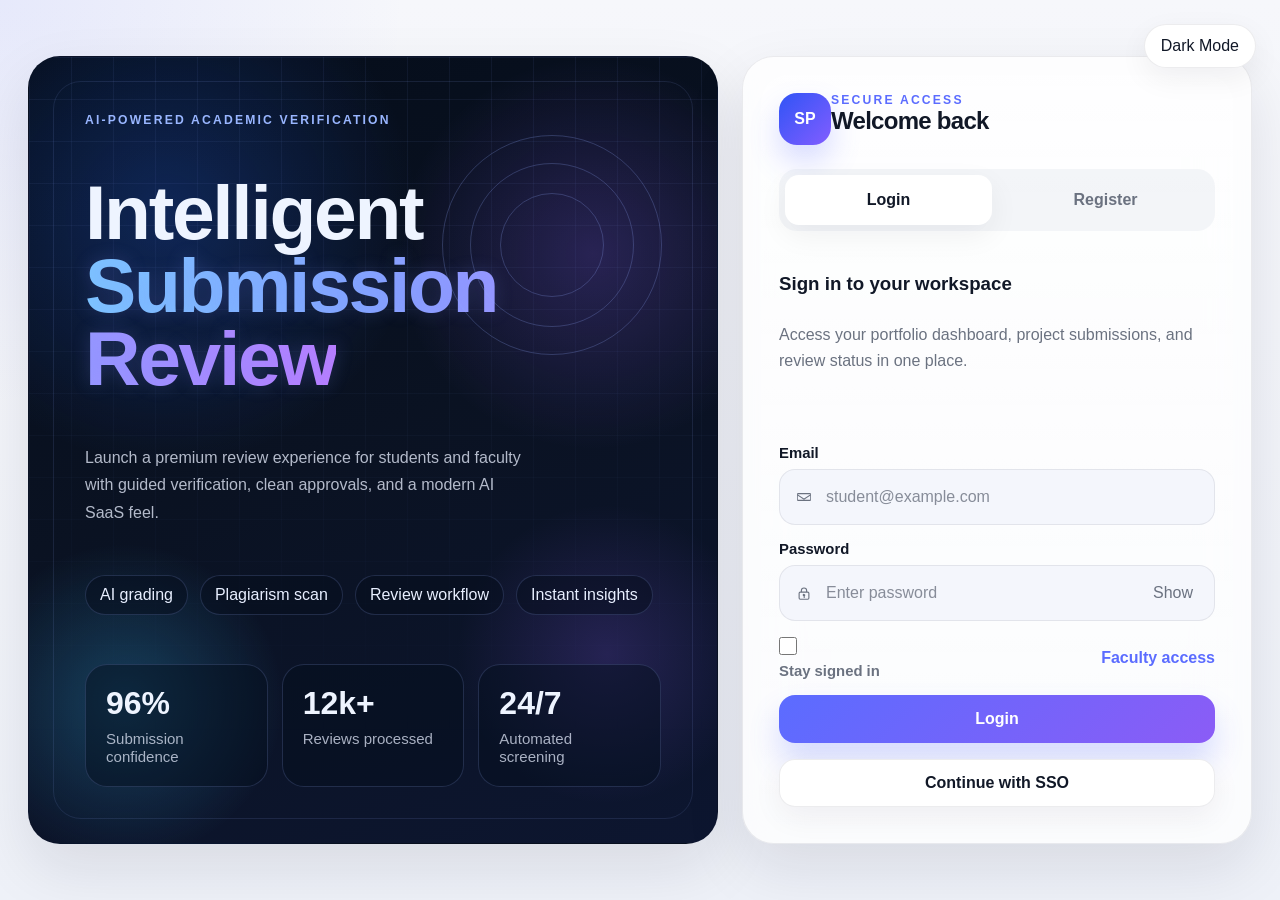
==== frontend/index.html @ 6cba8082 "Updated file changes" ====
<!-- Purpose: Provides the student login and registration interface. -->
<!DOCTYPE html>
<html lang="en">
  <head>
    <meta charset="UTF-8" />
    <meta name="viewport" content="width=device-width, initial-scale=1.0" />
    <title>Student Portfolio Platform</title>
    <link rel="stylesheet" href="/frontend/css/style.css" />
  </head>
  <body class="auth-body">
    <button class="theme-fab" type="button" data-theme-toggle aria-label="Switch theme">
      Dark Mode
    </button>

    <main class="auth-shell auth-shell-split">
      <section class="auth-showcase">
        <div class="showcase-grid"></div>
        <div class="showcase-content">
          <p class="eyebrow">AI-Powered Academic Verification</p>
          <h1>
            Intelligent <span class="gradient-text">Submission Review</span>
          </h1>
          <p class="hero-copy">
            Launch a premium review experience for students and faculty with
            guided verification, clean approvals, and a modern AI SaaS feel.
          </p>

          <div class="feature-tags">
            <span class="feature-chip">AI grading</span>
            <span class="feature-chip">Plagiarism scan</span>
            <span class="feature-chip">Review workflow</span>
            <span class="feature-chip">Instant insights</span>
          </div>

          <div class="showcase-orbits" aria-hidden="true">
            <span class="orb orb-one"></span>
            <span class="orb orb-two"></span>
            <span class="orb orb-three"></span>
          </div>

          <div class="showcase-stats">
            <article class="stat-card">
              <strong>96%</strong>
              <span>Submission confidence</span>
            </article>
            <article class="stat-card">
              <strong>12k+</strong>
              <span>Reviews processed</span>
            </article>
            <article class="stat-card">
              <strong>24/7</strong>
              <span>Automated screening</span>
            </article>
          </div>
        </div>
      </section>

      <section class="auth-panel">
        <div class="auth-panel-inner">
          <div class="auth-brand">
            <span class="brand-badge">SP</span>
            <div>
              <p class="auth-kicker">Secure Access</p>
              <h2>Welcome back</h2>
            </div>
          </div>

          <div class="tab-row auth-tabs" role="tablist" aria-label="Authentication views">
            <button class="tab-button active" type="button" data-tab="login">Login</button>
            <button class="tab-button" type="button" data-tab="register">Register</button>
          </div>

          <div class="auth-intro">
            <h3 id="auth-title">Sign in to your workspace</h3>
            <p id="auth-subtitle">
              Access your portfolio dashboard, project submissions, and review
              status in one place.
            </p>
          </div>

          <div id="auth-message" class="message" aria-live="polite"></div>

          <form id="login-form" class="auth-form">
            <label class="field">
              <span>Email</span>
              <div class="input-shell">
                <span class="input-icon" aria-hidden="true">
                  <svg viewBox="0 0 24 24" focusable="false">
                    <path
                      d="M4 6.75h16A1.25 1.25 0 0 1 21.25 8v8A1.25 1.25 0 0 1 20 17.25H4A1.25 1.25 0 0 1 2.75 16V8A1.25 1.25 0 0 1 4 6.75Zm0 1.5a.2.2 0 0 0-.2.2v.14l8.2 5.25 8.2-5.25v-.14a.2.2 0 0 0-.2-.2H4Zm16 7.5a.2.2 0 0 0 .2-.2v-5.18l-7.53 4.82a1.25 1.25 0 0 1-1.34 0L3.8 10.37v5.18a.2.2 0 0 0 .2.2h16Z"
                    />
                  </svg>
                </span>
                <input type="email" name="email" placeholder="student@example.com" required />
              </div>
            </label>

            <label class="field">
              <span>Password</span>
              <div class="input-shell">
                <span class="input-icon" aria-hidden="true">
                  <svg viewBox="0 0 24 24" focusable="false">
                    <path
                      d="M7.75 10V8.75a4.25 4.25 0 1 1 8.5 0V10h.75A2.25 2.25 0 0 1 19.25 12.25v6.5A2.25 2.25 0 0 1 17 21H7a2.25 2.25 0 0 1-2.25-2.25v-6.5A2.25 2.25 0 0 1 7 10h.75Zm1.5 0h5.5V8.75a2.75 2.75 0 0 0-5.5 0V10Zm-2.25 1.5a.75.75 0 0 0-.75.75v6.5c0 .414.336.75.75.75h10a.75.75 0 0 0 .75-.75v-6.5a.75.75 0 0 0-.75-.75H7Zm5 1.75a1.75 1.75 0 0 1 1 3.186V18a.75.75 0 0 1-1.5 0v-1.564a1.75 1.75 0 0 1 .5-3.436Z"
                    />
                  </svg>
                </span>
                <input
                  type="password"
                  name="password"
                  placeholder="Enter password"
                  required
                  data-password-input
                />
                <button
                  class="toggle-visibility"
                  type="button"
                  data-password-toggle
                  aria-label="Show password"
                >
                  Show
                </button>
              </div>
            </label>

            <div class="auth-meta">
              <label class="checkbox-row">
                <input type="checkbox" name="staySignedIn" />
                <span>Stay signed in</span>
              </label>
              <a href="/faculty-login" class="text-link">Faculty access</a>
            </div>

            <button type="submit" class="primary-button auth-submit">Login</button>

            <button type="button" class="secondary-button sso-button" data-sso-button>
              Continue with SSO
            </button>
          </form>

          <form id="register-form" class="auth-form hidden">
            <label class="field">
              <span>Name</span>
              <div class="input-shell">
                <span class="input-icon" aria-hidden="true">
                  <svg viewBox="0 0 24 24" focusable="false">
                    <path
                      d="M12 12.25a4.125 4.125 0 1 0 0-8.25 4.125 4.125 0 0 0 0 8.25Zm0 1.5c-4.555 0-8.25 2.742-8.25 6.125 0 .621.504 1.125 1.125 1.125h14.25c.621 0 1.125-.504 1.125-1.125 0-3.383-3.695-6.125-8.25-6.125Z"
                    />
                  </svg>
                </span>
                <input type="text" name="name" placeholder="Your full name" required />
              </div>
            </label>

            <label class="field">
              <span>Email</span>
              <div class="input-shell">
                <span class="input-icon" aria-hidden="true">
                  <svg viewBox="0 0 24 24" focusable="false">
                    <path
                      d="M4 6.75h16A1.25 1.25 0 0 1 21.25 8v8A1.25 1.25 0 0 1 20 17.25H4A1.25 1.25 0 0 1 2.75 16V8A1.25 1.25 0 0 1 4 6.75Zm0 1.5a.2.2 0 0 0-.2.2v.14l8.2 5.25 8.2-5.25v-.14a.2.2 0 0 0-.2-.2H4Zm16 7.5a.2.2 0 0 0 .2-.2v-5.18l-7.53 4.82a1.25 1.25 0 0 1-1.34 0L3.8 10.37v5.18a.2.2 0 0 0 .2.2h16Z"
                    />
                  </svg>
                </span>
                <input type="email" name="email" placeholder="student@example.com" required />
              </div>
            </label>

            <label class="field">
              <span>Password</span>
              <div class="input-shell">
                <span class="input-icon" aria-hidden="true">
                  <svg viewBox="0 0 24 24" focusable="false">
                    <path
                      d="M7.75 10V8.75a4.25 4.25 0 1 1 8.5 0V10h.75A2.25 2.25 0 0 1 19.25 12.25v6.5A2.25 2.25 0 0 1 17 21H7a2.25 2.25 0 0 1-2.25-2.25v-6.5A2.25 2.25 0 0 1 7 10h.75Zm1.5 0h5.5V8.75a2.75 2.75 0 0 0-5.5 0V10Zm-2.25 1.5a.75.75 0 0 0-.75.75v6.5c0 .414.336.75.75.75h10a.75.75 0 0 0 .75-.75v-6.5a.75.75 0 0 0-.75-.75H7Zm5 1.75a1.75 1.75 0 0 1 1 3.186V18a.75.75 0 0 1-1.5 0v-1.564a1.75 1.75 0 0 1 .5-3.436Z"
                    />
                  </svg>
                </span>
                <input
                  type="password"
                  name="password"
                  placeholder="Create password"
                  required
                  data-password-input
                />
                <button
                  class="toggle-visibility"
                  type="button"
                  data-password-toggle
                  aria-label="Show password"
                >
                  Show
                </button>
              </div>
            </label>

            <div class="auth-meta">
              <label class="checkbox-row">
                <input type="checkbox" name="staySignedIn" />
                <span>Stay signed in</span>
              </label>
              <span class="muted-copy">Protected student onboarding</span>
            </div>

            <button type="submit" class="primary-button auth-submit">Create account</button>

            <button type="button" class="secondary-button sso-button" data-sso-button>
              Sign up with institution SSO
            </button>
          </form>
        </div>
      </section>
    </main>

    <script src="js/theme.js"></script>
    <script src="js/api.js"></script>
    <script src="js/auth.js"></script>
  </body>
</html>
---- frontend/css/style.css ----
/* Purpose: Defines the responsive visual design for the student portfolio frontend. */

:root {
  color-scheme: light;
  --font-display: "Space Grotesk", "Avenir Next", "Segoe UI", sans-serif;
  --font-body: "Manrope", "Segoe UI", sans-serif;
  --bg: #f6f7fb;
  --bg-2: #eef1f8;
  --surface: rgba(255, 255, 255, 0.92);
  --surface-strong: #ffffff;
  --surface-soft: #f4f6fc;
  --surface-muted: #edf2ff;
  --text: #111827;
  --muted: #6b7280;
  --muted-strong: #48556a;
  --border: rgba(15, 23, 42, 0.08);
  --border-strong: rgba(15, 23, 42, 0.13);
  --primary: #5b6cff;
  --primary-2: #8b5cf6;
  --primary-soft: rgba(91, 108, 255, 0.12);
  --success: #22c55e;
  --warning: #f59e0b;
  --danger: #ef4444;
  --success-soft: rgba(34, 197, 94, 0.14);
  --warning-soft: rgba(245, 158, 11, 0.14);
  --danger-soft: rgba(239, 68, 68, 0.13);
  --blue-soft: rgba(91, 108, 255, 0.12);
  --shadow: 0 24px 60px rgba(15, 23, 42, 0.1);
  --shadow-soft: 0 10px 30px rgba(15, 23, 42, 0.06);
  --sidebar-bg:
    radial-gradient(circle at top, rgba(88, 120, 255, 0.18), transparent 28%),
    linear-gradient(180deg, #08111f 0%, #0b1324 100%);
  --sidebar-border: rgba(148, 163, 184, 0.14);
  --sidebar-text: #eff5ff;
  --sidebar-muted: rgba(214, 224, 255, 0.6);
  --sidebar-active: rgba(104, 115, 255, 0.22);
  --sidebar-active-border: rgba(130, 140, 255, 0.36);
  --auth-showcase:
    radial-gradient(circle at 20% 20%, rgba(37, 99, 235, 0.28), transparent 30%),
    radial-gradient(circle at 82% 25%, rgba(139, 92, 246, 0.24), transparent 24%),
    linear-gradient(160deg, #050d1a 0%, #0a1222 48%, #0d1630 100%);
}

html[data-theme='dark'] {
  color-scheme: dark;
  --bg: #060d18;
  --bg-2: #0c1522;
  --surface: rgba(14, 21, 34, 0.92);
  --surface-strong: #0f1727;
  --surface-soft: #131e31;
  --surface-muted: #162137;
  --text: #f3f7ff;
  --muted: #96a6bf;
  --muted-strong: #c5d2e6;
  --border: rgba(148, 163, 184, 0.12);
  --border-strong: rgba(148, 163, 184, 0.18);
  --primary: #7d8dff;
  --primary-2: #a77cff;
  --primary-soft: rgba(125, 141, 255, 0.16);
  --success-soft: rgba(34, 197, 94, 0.18);
  --warning-soft: rgba(245, 158, 11, 0.18);
  --danger-soft: rgba(239, 68, 68, 0.18);
  --blue-soft: rgba(125, 141, 255, 0.16);
  --shadow: 0 26px 60px rgba(0, 0, 0, 0.34);
  --shadow-soft: 0 10px 28px rgba(0, 0, 0, 0.24);
}

* {
  box-sizing: border-box;
}

html {
  scroll-behavior: smooth;
}

body {
  margin: 0;
  min-height: 100vh;
  font-family: var(--font-body);
  color: var(--text);
  background:
    radial-gradient(circle at top left, rgba(91, 108, 255, 0.1), transparent 26%),
    linear-gradient(180deg, var(--bg) 0%, var(--bg-2) 100%);
}

a {
  color: inherit;
  text-decoration: none;
}

button,
input,
textarea {
  font: inherit;
}

button {
  -webkit-tap-highlight-color: transparent;
}

svg {
  display: block;
}

.hidden {
  display: none !important;
}

.auth-body {
  position: relative;
  display: grid;
  place-items: center;
  padding: 28px;
  overflow-x: hidden;
}

.theme-fab {
  position: fixed;
  top: 24px;
  right: 24px;
  z-index: 4;
  min-height: 44px;
  padding: 0 16px;
  border-radius: 999px;
}

.auth-shell {
  width: min(1240px, 100%);
  display: grid;
  gap: 24px;
}

.auth-shell-split {
  grid-template-columns: minmax(0, 1.15fr) minmax(360px, 0.85fr);
}

.auth-showcase,
.auth-panel,
.sidebar,
.panel,
.metric-card,
.card {
  border: 1px solid var(--border);
  box-shadow: var(--shadow);
}

.auth-showcase {
  position: relative;
  overflow: hidden;
  min-height: 760px;
  border-radius: 32px;
  background: var(--auth-showcase);
  color: #eef4ff;
}

.showcase-grid,
.auth-showcase::before,
.auth-showcase::after {
  position: absolute;
  inset: 0;
  pointer-events: none;
}

.showcase-grid {
  background-image:
    linear-gradient(rgba(141, 170, 255, 0.08) 1px, transparent 1px),
    linear-gradient(90deg, rgba(141, 170, 255, 0.08) 1px, transparent 1px);
  background-size: 42px 42px;
  mask-image: linear-gradient(180deg, rgba(0, 0, 0, 0.95), transparent 88%);
}

.auth-showcase::before {
  content: "";
  background:
    radial-gradient(circle at 14% 82%, rgba(56, 189, 248, 0.26), transparent 18%),
    radial-gradient(circle at 84% 76%, rgba(139, 92, 246, 0.2), transparent 18%);
}

.auth-showcase::after {
  content: "";
  inset: 24px;
  border-radius: 28px;
  border: 1px solid rgba(148, 174, 255, 0.12);
}

.showcase-content {
  position: relative;
  z-index: 1;
  display: flex;
  flex-direction: column;
  gap: 28px;
  justify-content: space-between;
  min-height: 100%;
  padding: 56px;
}

.eyebrow,
.auth-kicker,
.page-kicker,
.panel-kicker {
  margin: 0;
  font-size: 0.76rem;
  font-weight: 800;
  letter-spacing: 0.18em;
  text-transform: uppercase;
}

.eyebrow {
  color: #99b6ff;
}

.auth-showcase h1,
.auth-brand h2,
.app-header h1,
.panel h3,
.section-heading h3,
.page-header h1,
.sidebar h2 {
  margin: 0;
  font-family: var(--font-display);
  letter-spacing: -0.03em;
}

.auth-showcase h1 {
  max-width: 9ch;
  font-size: clamp(3rem, 6vw, 5.3rem);
  line-height: 0.95;
}

.gradient-text {
  background: linear-gradient(90deg, #7dc6ff 0%, #84a5ff 42%, #bb7dff 100%);
  -webkit-background-clip: text;
  background-clip: text;
  color: transparent;
  text-shadow: 0 0 18px rgba(125, 141, 255, 0.22);
}

.hero-copy {
  margin: 0;
  max-width: 50ch;
  color: rgba(232, 239, 255, 0.76);
  line-height: 1.7;
}

.feature-tags,
.tag-list,
.button-row,
.summary-grid,
.app-shell,
.header-actions,
.auth-meta,
.tab-row,
.auth-brand,
.inline-form,
.section-heading,
.page-header {
  display: flex;
}

.feature-tags {
  flex-wrap: wrap;
  gap: 12px;
}

.feature-chip,
.tag {
  display: inline-flex;
  align-items: center;
  gap: 8px;
  min-height: 40px;
  padding: 10px 14px;
  border-radius: 999px;
  border: 1px solid rgba(148, 174, 255, 0.18);
  background: rgba(6, 15, 30, 0.52);
  color: #e8efff;
}

.showcase-orbits {
  position: absolute;
  right: 8%;
  top: 10%;
  width: 220px;
  height: 220px;
}

.orb {
  position: absolute;
  inset: 0;
  border-radius: 999px;
  border: 1px solid rgba(146, 172, 255, 0.24);
  animation: orbitFloat 7s ease-in-out infinite;
}

.orb-two {
  inset: 28px;
  animation-delay: -2s;
}

.orb-three {
  inset: 58px;
  animation-delay: -4s;
}

.showcase-stats {
  display: grid;
  gap: 14px;
  grid-template-columns: repeat(3, minmax(0, 1fr));
}

.stat-card {
  padding: 20px;
  border-radius: 22px;
  border: 1px solid rgba(148, 174, 255, 0.18);
  background: rgba(6, 15, 30, 0.48);
}

.stat-card strong {
  display: block;
  margin-bottom: 8px;
  font-size: 2rem;
  font-family: var(--font-display);
}

.stat-card span {
  color: rgba(232, 239, 255, 0.72);
  font-size: 0.94rem;
}

.auth-panel {
  position: relative;
  overflow: hidden;
  border-radius: 32px;
  background: rgba(255, 255, 255, 0.74);
  backdrop-filter: blur(26px);
}

html[data-theme='dark'] .auth-panel {
  background: rgba(10, 16, 28, 0.76);
}

.auth-panel::before {
  content: "";
  position: absolute;
  inset: 18px;
  border-radius: 28px;
  background: linear-gradient(180deg, rgba(255, 255, 255, 0.58), rgba(255, 255, 255, 0.12));
  opacity: 0.7;
}

html[data-theme='dark'] .auth-panel::before {
  background: linear-gradient(180deg, rgba(255, 255, 255, 0.05), rgba(255, 255, 255, 0.02));
}

.auth-panel-inner {
  position: relative;
  z-index: 1;
  display: grid;
  gap: 24px;
  padding: 36px;
}

.brand-badge,
.brand-mark,
.sidebar-avatar {
  display: grid;
  place-items: center;
  border-radius: 18px;
  font-family: var(--font-display);
  font-weight: 700;
  color: #ffffff;
  background: linear-gradient(135deg, #3054f6 0%, #825dff 100%);
  box-shadow: 0 16px 30px rgba(91, 108, 255, 0.24);
}

.brand-badge {
  width: 52px;
  height: 52px;
}

.auth-kicker,
.page-kicker,
.panel-kicker {
  color: var(--primary);
}

.auth-intro {
  display: grid;
  gap: 8px;
}

.auth-intro p,
.page-subcopy,
.panel-head p,
.portfolio-card p,
.message,
.muted-copy,
.profile-highlight p,
.guideline-item p {
  margin: 0;
  color: var(--muted);
  line-height: 1.6;
}

.auth-tabs {
  gap: 10px;
  padding: 6px;
  border-radius: 18px;
  background: rgba(148, 163, 184, 0.1);
}

.tab-button,
.primary-button,
.secondary-button,
.secondary-link,
.icon-button,
.nav-link,
.toggle-visibility {
  border: 0;
  cursor: pointer;
  transition:
    transform 0.22s ease,
    background 0.22s ease,
    color 0.22s ease,
    border-color 0.22s ease,
    box-shadow 0.22s ease,
    opacity 0.22s ease;
}

.tab-button {
  flex: 1;
  min-height: 50px;
  padding: 12px 16px;
  border-radius: 14px;
  background: transparent;
  color: var(--muted);
  font-weight: 700;
}

.tab-button.active {
  color: var(--text);
  background: var(--surface-strong);
  box-shadow: var(--shadow-soft);
}

.primary-button,
.secondary-button,
.secondary-link {
  display: inline-flex;
  align-items: center;
  justify-content: center;
  min-height: 48px;
  padding: 0 18px;
  border-radius: 16px;
  font-weight: 700;
}

.primary-button {
  color: #ffffff;
  background: linear-gradient(135deg, #5b6cff 0%, #8b5cf6 100%);
  box-shadow: 0 18px 30px rgba(91, 108, 255, 0.24);
}

.secondary-button,
.secondary-link,
.icon-button,
.theme-fab {
  color: var(--text);
  background: var(--surface-strong);
  border: 1px solid var(--border);
  box-shadow: var(--shadow-soft);
}

.primary-button:hover,
.secondary-button:hover,
.secondary-link:hover,
.icon-button:hover,
.nav-link:hover,
.toggle-visibility:hover,
.tab-button:hover {
  transform: translateY(-2px);
}

.auth-form,
.project-form {
  display: grid;
  gap: 16px;
}

.field,
.auth-form label,
.project-form label {
  display: grid;
  gap: 8px;
}

.field > span,
.auth-form label > span,
.project-form label > span {
  font-size: 0.93rem;
  font-weight: 700;
}

.input-shell {
  position: relative;
}

.input-icon {
  position: absolute;
  top: 50%;
  left: 16px;
  width: 18px;
  height: 18px;
  transform: translateY(-50%);
  color: var(--muted);
  pointer-events: none;
}

.input-icon svg,
.search-icon svg,
.upload-icon svg {
  width: 100%;
  height: 100%;
  fill: currentColor;
}

input,
textarea {
  width: 100%;
  border-radius: 16px;
  border: 1px solid var(--border);
  color: var(--text);
  background: var(--surface-soft);
  transition: border-color 0.22s ease, box-shadow 0.22s ease, background 0.22s ease;
}

.input-shell input {
  min-height: 56px;
  padding: 16px 54px 16px 46px;
}

.inline-form input,
.project-form input,
.project-form textarea,
.search-shell input,
textarea {
  padding: 14px 16px;
}

.toggle-visibility {
  position: absolute;
  top: 50%;
  right: 10px;
  min-height: 38px;
  padding: 0 12px;
  transform: translateY(-50%);
  border-radius: 12px;
  background: transparent;
  color: var(--muted);
}

.toggle-visibility:hover {
  transform: translateY(calc(-50% - 2px));
  background: var(--surface-muted);
}

input:focus,
textarea:focus {
  outline: none;
  border-color: color-mix(in srgb, var(--primary) 56%, white);
  box-shadow: 0 0 0 4px color-mix(in srgb, var(--primary) 16%, transparent);
}

input::placeholder,
textarea::placeholder {
  color: color-mix(in srgb, var(--muted) 80%, transparent);
}

.auth-meta {
  justify-content: space-between;
  align-items: center;
  gap: 12px;
}

.checkbox-row {
  display: inline-flex;
  align-items: center;
  gap: 10px;
  color: var(--muted);
  cursor: pointer;
}

.checkbox-row input {
  width: 18px;
  height: 18px;
  margin: 0;
  accent-color: var(--primary);
}

.text-link {
  color: var(--primary);
  font-weight: 700;
}

.message {
  min-height: 24px;
  font-size: 0.95rem;
}

.message.error {
  color: var(--danger);
}

.message.success {
  color: var(--success);
}

.app-shell {
  min-height: 100vh;
  gap: 18px;
  padding: 18px;
}

.app-sidebar {
  width: 264px;
  min-width: 264px;
  padding: 18px;
  border-radius: 28px;
  background: var(--sidebar-bg);
  border-color: var(--sidebar-border);
  color: var(--sidebar-text);
  display: flex;
  flex-direction: column;
  justify-content: space-between;
  gap: 24px;
}

.sidebar-top,
.sidebar-bottom {
  display: grid;
  gap: 18px;
}

.brand-lockup {
  display: inline-flex;
  align-items: center;
  gap: 12px;
}

.brand-mark {
  width: 42px;
  height: 42px;
  border-radius: 14px;
  font-size: 0.95rem;
}

.brand-lockup strong,
.sidebar-profile strong {
  display: block;
  color: #ffffff;
}

.brand-lockup small,
.sidebar-profile small {
  display: block;
  margin-top: 2px;
  color: var(--sidebar-muted);
  font-size: 0.78rem;
}

.nav-links {
  display: grid;
  gap: 8px;
}

.nav-link {
  min-height: 44px;
  padding: 12px 14px;
  border-radius: 14px;
  display: flex;
  align-items: center;
  font-weight: 600;
  color: var(--sidebar-muted);
  background: transparent;
  border: 1px solid transparent;
}

.nav-link.active {
  color: #ffffff;
  background: var(--sidebar-active);
  border-color: var(--sidebar-active-border);
}

.nav-link:hover {
  color: #ffffff;
  background: rgba(255, 255, 255, 0.06);
}

.nav-link-muted {
  opacity: 0.72;
  cursor: default;
}

.sidebar-profile {
  display: flex;
  align-items: center;
  gap: 12px;
  padding: 12px;
  border-radius: 18px;
  background: rgba(255, 255, 255, 0.05);
  border: 1px solid rgba(255, 255, 255, 0.08);
}

.sidebar-avatar {
  width: 42px;
  height: 42px;
  border-radius: 14px;
  font-size: 0.95rem;
}

.sidebar .secondary-button {
  width: 100%;
  background: rgba(255, 255, 255, 0.06);
  color: #ffffff;
  border-color: rgba(255, 255, 255, 0.08);
  box-shadow: none;
}

.app-content {
  flex: 1;
  display: grid;
  gap: 20px;
  align-content: start;
}

.app-header {
  display: flex;
  align-items: flex-start;
  justify-content: space-between;
  gap: 16px;
  padding: 8px 6px 0;
}

.app-header h1 {
  font-size: clamp(2rem, 4vw, 2.7rem);
}

.header-actions {
  align-items: center;
  gap: 12px;
}

.search-shell {
  position: relative;
  width: min(280px, 100%);
}

.search-icon {
  position: absolute;
  top: 50%;
  left: 14px;
  width: 18px;
  height: 18px;
  transform: translateY(-50%);
  color: var(--muted);
  pointer-events: none;
}

.search-shell input {
  min-height: 46px;
  padding-left: 40px;
  border-radius: 999px;
}

.search-shell input:disabled {
  opacity: 0.9;
}

.stats-grid {
  display: grid;
  gap: 16px;
  grid-template-columns: repeat(4, minmax(0, 1fr));
}

.metric-card {
  padding: 20px;
  border-radius: 24px;
  background: var(--surface);
}

.metric-card span,
.metric-card small {
  display: block;
}

.metric-card span {
  color: var(--muted);
  font-size: 0.9rem;
}

.metric-card strong {
  display: block;
  margin: 10px 0 6px;
  font-family: var(--font-display);
  font-size: 2.15rem;
}

.metric-card small {
  color: var(--muted);
}

.metric-blue {
  background: linear-gradient(180deg, color-mix(in srgb, var(--surface-strong) 88%, #eef2ff), var(--surface));
}

.metric-green {
  background: linear-gradient(180deg, color-mix(in srgb, var(--surface-strong) 88%, #ecfdf5), var(--surface));
}

.metric-amber {
  background: linear-gradient(180deg, color-mix(in srgb, var(--surface-strong) 88%, #fff7ed), var(--surface));
}

.metric-rose {
  background: linear-gradient(180deg, color-mix(in srgb, var(--surface-strong) 88%, #fff1f2), var(--surface));
}

.dashboard-grid {
  display: grid;
  gap: 20px;
  grid-template-columns: minmax(0, 1.45fr) minmax(320px, 0.95fr);
}

.upload-layout {
  grid-template-columns: minmax(280px, 0.8fr) minmax(0, 1.4fr);
}

.panel {
  padding: 22px;
  border-radius: 28px;
  background: var(--surface);
}

.panel-wide {
  min-width: 0;
}

.panel-side {
  min-width: 0;
}

.panel-accent {
  background:
    linear-gradient(180deg, color-mix(in srgb, var(--surface-strong) 84%, #eef2ff), var(--surface)),
    var(--surface);
}

.panel-head {
  display: flex;
  align-items: center;
  justify-content: space-between;
  gap: 14px;
  margin-bottom: 18px;
}

.panel-link {
  color: var(--primary);
  font-weight: 700;
}

.panel-link:hover {
  text-decoration: underline;
}

.profile-highlight {
  padding: 18px;
  border-radius: 22px;
  background: linear-gradient(135deg, rgba(91, 108, 255, 0.12), rgba(139, 92, 246, 0.08));
}

.profile-badge {
  display: inline-flex;
  align-items: center;
  min-height: 34px;
  padding: 0 12px;
  margin-bottom: 12px;
  border-radius: 999px;
  background: rgba(91, 108, 255, 0.16);
  color: var(--primary);
  font-size: 0.84rem;
  font-weight: 700;
}

.data-list,
.project-stack,
.notification-stack {
  display: grid;
  gap: 14px;
}

.data-row,
.project-card,
.notification-card {
  padding: 16px 18px;
  border-radius: 22px;
  background: var(--surface-strong);
  border: 1px solid var(--border);
  box-shadow: var(--shadow-soft);
}

.data-row {
  display: grid;
  gap: 10px;
}

.data-row-top,
.data-row-bottom,
.project-card-head,
.project-card-meta,
.project-card-actions,
.notification-card {
  display: flex;
}

.data-row-top,
.project-card-head,
.project-card-meta,
.project-card-actions {
  justify-content: space-between;
  gap: 12px;
  align-items: flex-start;
}

.data-row-title strong,
.project-card h4,
.portfolio-card h4,
.guideline-item strong {
  display: block;
  margin: 0;
  font-size: 1rem;
}

.data-row-title small,
.project-card small,
.guideline-item p,
.notification-card small {
  color: var(--muted);
}

.badge,
.status-badge,
.faculty-status-badge {
  display: inline-flex;
  align-items: center;
  justify-content: center;
  min-height: 30px;
  padding: 6px 12px;
  border-radius: 999px;
  font-size: 0.82rem;
  font-weight: 700;
}

.status-badge.status-approved,
.faculty-status-approved,
.badge-approved {
  color: var(--success);
  background: var(--success-soft);
}

.status-badge.status-pending,
.faculty-status-pending,
.badge-pending {
  color: var(--warning);
  background: var(--warning-soft);
}

.status-badge.status-rejected,
.faculty-status-rejected,
.badge-rejected {
  color: var(--danger);
  background: var(--danger-soft);
}

.portfolio-grid {
  display: grid;
  gap: 14px;
}

.portfolio-card {
  padding: 18px;
  border-radius: 22px;
  background: var(--surface-strong);
  border: 1px solid var(--border);
}

.portfolio-card a,
.data-row a,
.project-card a {
  color: var(--primary);
  font-weight: 700;
}

.inline-form {
  gap: 12px;
  align-items: center;
}

.inline-form input {
  flex: 1;
  min-height: 48px;
}

.tag-list {
  flex-wrap: wrap;
  gap: 10px;
}

.tag {
  color: var(--primary);
  background: var(--primary-soft);
  border: 1px solid transparent;
}

.tag button {
  border: 0;
  background: transparent;
  color: inherit;
  cursor: pointer;
  font-weight: 700;
}

.guideline-list {
  display: grid;
  gap: 12px;
}

.guideline-item {
  padding: 16px 18px;
  border-radius: 20px;
  background: rgba(255, 255, 255, 0.55);
  border: 1px solid var(--border);
}

html[data-theme='dark'] .guideline-item {
  background: rgba(255, 255, 255, 0.02);
}

.enhanced-form {
  gap: 18px;
}

.field-full {
  grid-column: 1 / -1;
}

.form-grid {
  display: grid;
  gap: 16px;
  grid-template-columns: repeat(2, minmax(0, 1fr));
}

.upload-dropzone {
  display: grid;
  place-items: center;
  gap: 12px;
  padding: 30px 20px;
  text-align: center;
  border-radius: 22px;
  border: 1px dashed color-mix(in srgb, var(--primary) 30%, var(--border-strong));
  background: linear-gradient(180deg, var(--surface-soft), var(--surface));
}

.upload-icon {
  width: 44px;
  height: 44px;
  color: var(--primary);
}

.file-trigger {
  position: relative;
  overflow: hidden;
}

.file-trigger input[type='file'] {
  position: absolute;
  inset: 0;
  opacity: 0;
  cursor: pointer;
}

.project-stack {
  grid-template-columns: 1fr;
}

.project-card {
  display: grid;
  gap: 12px;
}

.project-card p {
  margin: 0;
  color: var(--muted);
}

.project-card-meta {
  flex-wrap: wrap;
  color: var(--muted);
  font-size: 0.92rem;
}

.project-card-actions {
  flex-wrap: wrap;
  align-items: center;
}

.project-card-links {
  display: flex;
  flex-wrap: wrap;
  gap: 10px;
}

.notification-card {
  align-items: flex-start;
  gap: 12px;
}

.notification-icon {
  width: 38px;
  height: 38px;
  flex: none;
  border-radius: 14px;
  display: grid;
  place-items: center;
  font-weight: 700;
}

.notification-approved {
  color: var(--success);
  background: var(--success-soft);
}

.notification-pending {
  color: var(--warning);
  background: var(--warning-soft);
}

.notification-rejected {
  color: var(--danger);
  background: var(--danger-soft);
}

.table-wrapper {
  overflow-x: auto;
}

.project-table {
  width: 100%;
  border-collapse: collapse;
}

.project-table th,
.project-table td {
  padding: 14px 12px;
  border-bottom: 1px solid var(--border);
  text-align: left;
  vertical-align: top;
}

.project-table th {
  color: var(--muted);
  font-size: 0.82rem;
  letter-spacing: 0.08em;
  text-transform: uppercase;
}

.action-group {
  display: flex;
  flex-wrap: wrap;
  gap: 8px;
}

.icon-button.danger {
  color: var(--danger);
}

.empty-state {
  color: var(--muted);
  padding: 14px 0;
}

.auth-showcase,
.auth-panel,
.app-sidebar,
.panel,
.metric-card,
.project-card,
.data-row {
  animation: fadeLift 0.65s ease both;
}

@keyframes fadeLift {
  from {
    opacity: 0;
    transform: translateY(14px);
  }

  to {
    opacity: 1;
    transform: translateY(0);
  }
}

@keyframes orbitFloat {
  0%,
  100% {
    transform: translateY(0);
  }

  50% {
    transform: translateY(-10px);
  }
}

@media (max-width: 1180px) {
  .auth-shell-split,
  .dashboard-grid,
  .upload-layout {
    grid-template-columns: 1fr;
  }

  .stats-grid {
    grid-template-columns: repeat(2, minmax(0, 1fr));
  }

  .showcase-content {
    padding: 40px;
  }
}

@media (max-width: 980px) {
  .app-shell {
    flex-direction: column;
  }

  .app-sidebar {
    width: 100%;
    min-width: 0;
  }

  .app-header,
  .header-actions,
  .inline-form {
    flex-direction: column;
    align-items: stretch;
  }

  .search-shell {
    width: 100%;
  }
}

@media (max-width: 720px) {
  .auth-body,
  .app-shell {
    padding: 14px;
  }

  .theme-fab {
    top: 16px;
    right: 16px;
  }

  .auth-panel-inner,
  .showcase-content {
    padding: 24px;
  }

  .auth-showcase h1 {
    max-width: none;
    font-size: clamp(2.4rem, 11vw, 3.7rem);
  }

  .showcase-stats,
  .stats-grid,
  .form-grid {
    grid-template-columns: 1fr;
  }

  .auth-meta {
    flex-direction: column;
    align-items: flex-start;
  }

  .panel,
  .metric-card {
    padding: 18px;
  }
}

@media (prefers-reduced-motion: reduce) {
  *,
  *::before,
  *::after {
    animation: none !important;
    transition: none !important;
    scroll-behavior: auto !important;
  }
}
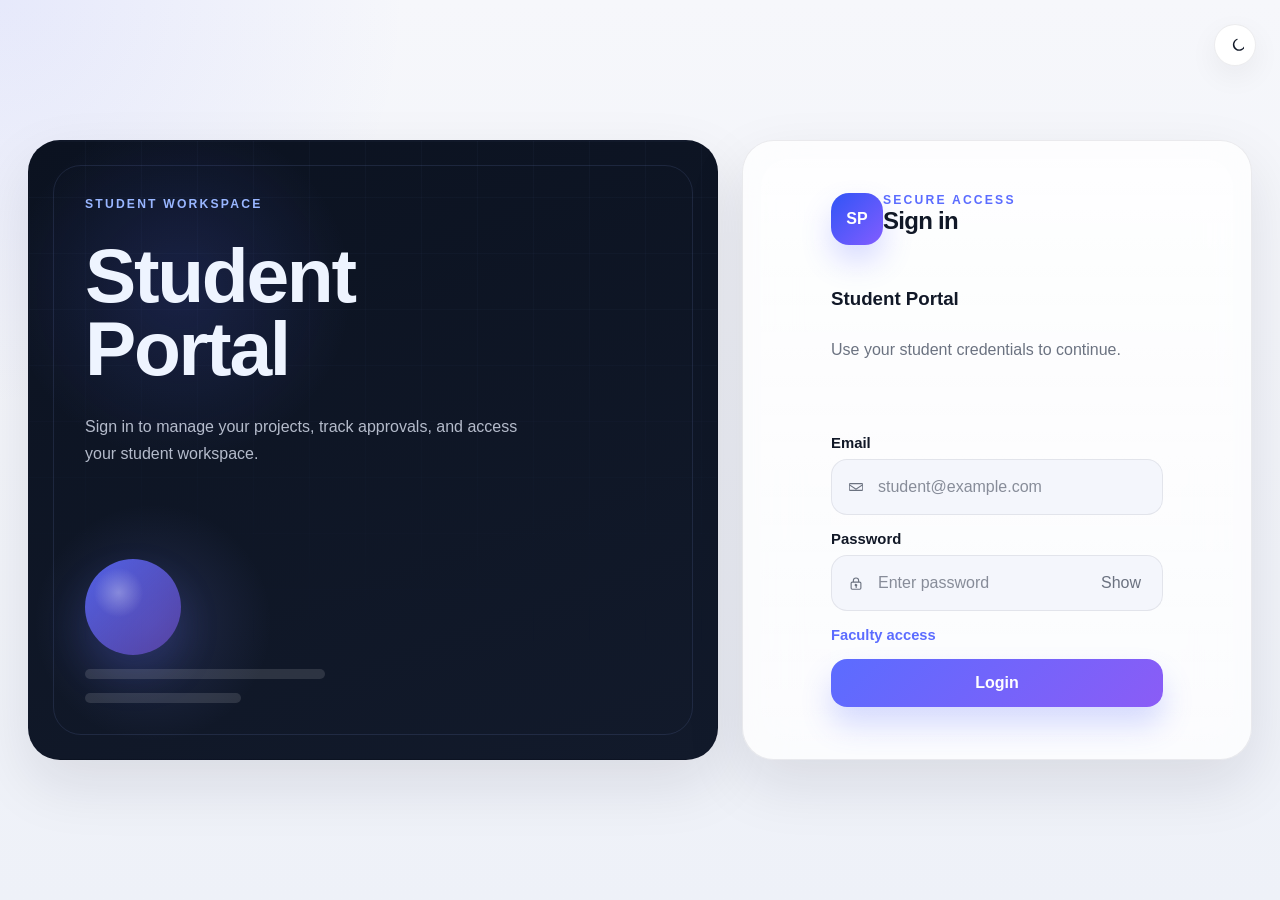
==== commit 0e078f13: "Refactored student UI components" ====
--- a/frontend/index.html
+++ b/frontend/index.html
@@ -8,73 +8,54 @@
     <link rel="stylesheet" href="/frontend/css/style.css" />
   </head>
   <body class="auth-body">
-    <button class="theme-fab" type="button" data-theme-toggle aria-label="Switch theme">
-      Dark Mode
+    <button class="theme-fab theme-icon-button" type="button" data-theme-toggle aria-label="Switch theme">
+      <span class="theme-icon theme-icon-sun" aria-hidden="true">
+        <svg viewBox="0 0 24 24" focusable="false">
+          <path
+            d="M12 5.75a.75.75 0 0 1 .75.75v1.19a.75.75 0 0 1-1.5 0V6.5a.75.75 0 0 1 .75-.75Zm0 10.56a.75.75 0 0 1 .75.75v1.19a.75.75 0 0 1-1.5 0v-1.19a.75.75 0 0 1 .75-.75Zm6.25-4.31a.75.75 0 0 1 .75.75.75.75 0 0 1-.75.75h-1.19a.75.75 0 0 1 0-1.5h1.19ZM7.69 12a.75.75 0 0 1-.75.75H5.75a.75.75 0 0 1 0-1.5h1.19a.75.75 0 0 1 .75.75Zm7.04-4.29.84-.84a.75.75 0 1 1 1.06 1.06l-.84.84a.75.75 0 0 1-1.06-1.06Zm-7.46 7.46.84-.84a.75.75 0 0 1 1.06 1.06l-.84.84a.75.75 0 0 1-1.06-1.06Zm8.52-.84.84.84a.75.75 0 0 1-1.06 1.06l-.84-.84a.75.75 0 1 1 1.06-1.06Zm-7.46-7.46.84.84A.75.75 0 0 1 8.11 8.77l-.84-.84a.75.75 0 0 1 1.06-1.06ZM12 8.75A3.25 3.25 0 1 1 8.75 12 3.25 3.25 0 0 1 12 8.75Zm0 1.5A1.75 1.75 0 1 0 13.75 12 1.75 1.75 0 0 0 12 10.25Z"
+          />
+        </svg>
+      </span>
+      <span class="theme-icon theme-icon-moon" aria-hidden="true">
+        <svg viewBox="0 0 24 24" focusable="false">
+          <path
+            d="M14.72 3.78a.75.75 0 0 1 .83.97 6.75 6.75 0 1 0 8.7 8.7.75.75 0 0 1 .97.83 8.25 8.25 0 1 1-10.5-10.5Z"
+          />
+        </svg>
+      </span>
     </button>
 
     <main class="auth-shell auth-shell-split">
-      <section class="auth-showcase">
+      <section class="auth-showcase student-showcase-minimal">
         <div class="showcase-grid"></div>
         <div class="showcase-content">
-          <p class="eyebrow">AI-Powered Academic Verification</p>
-          <h1>
-            Intelligent <span class="gradient-text">Submission Review</span>
-          </h1>
+          <p class="eyebrow">Student Workspace</p>
+          <h1>Student Portal</h1>
           <p class="hero-copy">
-            Launch a premium review experience for students and faculty with
-            guided verification, clean approvals, and a modern AI SaaS feel.
+            Sign in to manage your projects, track approvals, and access your student workspace.
           </p>
-
-          <div class="feature-tags">
-            <span class="feature-chip">AI grading</span>
-            <span class="feature-chip">Plagiarism scan</span>
-            <span class="feature-chip">Review workflow</span>
-            <span class="feature-chip">Instant insights</span>
-          </div>
-
-          <div class="showcase-orbits" aria-hidden="true">
-            <span class="orb orb-one"></span>
-            <span class="orb orb-two"></span>
-            <span class="orb orb-three"></span>
-          </div>
-
-          <div class="showcase-stats">
-            <article class="stat-card">
-              <strong>96%</strong>
-              <span>Submission confidence</span>
-            </article>
-            <article class="stat-card">
-              <strong>12k+</strong>
-              <span>Reviews processed</span>
-            </article>
-            <article class="stat-card">
-              <strong>24/7</strong>
-              <span>Automated screening</span>
-            </article>
+          <div class="minimal-illustration" aria-hidden="true">
+            <span class="minimal-orb"></span>
+            <span class="minimal-line"></span>
+            <span class="minimal-line minimal-line-short"></span>
           </div>
         </div>
       </section>
 
-      <section class="auth-panel">
-        <div class="auth-panel-inner">
+      <section class="auth-panel auth-panel-minimal">
+        <div class="auth-panel-inner auth-panel-inner-minimal">
           <div class="auth-brand">
             <span class="brand-badge">SP</span>
             <div>
               <p class="auth-kicker">Secure Access</p>
-              <h2>Welcome back</h2>
+              <h2>Sign in</h2>
             </div>
           </div>
 
-          <div class="tab-row auth-tabs" role="tablist" aria-label="Authentication views">
-            <button class="tab-button active" type="button" data-tab="login">Login</button>
-            <button class="tab-button" type="button" data-tab="register">Register</button>
-          </div>
-
           <div class="auth-intro">
-            <h3 id="auth-title">Sign in to your workspace</h3>
+            <h3 id="auth-title">Student Portal</h3>
             <p id="auth-subtitle">
-              Access your portfolio dashboard, project submissions, and review
-              status in one place.
+              Use your student credentials to continue.
             </p>
           </div>
 
@@ -124,90 +105,10 @@
             </label>
 
             <div class="auth-meta">
-              <label class="checkbox-row">
-                <input type="checkbox" name="staySignedIn" />
-                <span>Stay signed in</span>
-              </label>
-              <a href="/faculty-login" class="text-link">Faculty access</a>
+              <a href="/faculty-login" class="text-link text-link-subtle">Faculty access</a>
             </div>
 
             <button type="submit" class="primary-button auth-submit">Login</button>
-
-            <button type="button" class="secondary-button sso-button" data-sso-button>
-              Continue with SSO
-            </button>
-          </form>
-
-          <form id="register-form" class="auth-form hidden">
-            <label class="field">
-              <span>Name</span>
-              <div class="input-shell">
-                <span class="input-icon" aria-hidden="true">
-                  <svg viewBox="0 0 24 24" focusable="false">
-                    <path
-                      d="M12 12.25a4.125 4.125 0 1 0 0-8.25 4.125 4.125 0 0 0 0 8.25Zm0 1.5c-4.555 0-8.25 2.742-8.25 6.125 0 .621.504 1.125 1.125 1.125h14.25c.621 0 1.125-.504 1.125-1.125 0-3.383-3.695-6.125-8.25-6.125Z"
-                    />
-                  </svg>
-                </span>
-                <input type="text" name="name" placeholder="Your full name" required />
-              </div>
-            </label>
-
-            <label class="field">
-              <span>Email</span>
-              <div class="input-shell">
-                <span class="input-icon" aria-hidden="true">
-                  <svg viewBox="0 0 24 24" focusable="false">
-                    <path
-                      d="M4 6.75h16A1.25 1.25 0 0 1 21.25 8v8A1.25 1.25 0 0 1 20 17.25H4A1.25 1.25 0 0 1 2.75 16V8A1.25 1.25 0 0 1 4 6.75Zm0 1.5a.2.2 0 0 0-.2.2v.14l8.2 5.25 8.2-5.25v-.14a.2.2 0 0 0-.2-.2H4Zm16 7.5a.2.2 0 0 0 .2-.2v-5.18l-7.53 4.82a1.25 1.25 0 0 1-1.34 0L3.8 10.37v5.18a.2.2 0 0 0 .2.2h16Z"
-                    />
-                  </svg>
-                </span>
-                <input type="email" name="email" placeholder="student@example.com" required />
-              </div>
-            </label>
-
-            <label class="field">
-              <span>Password</span>
-              <div class="input-shell">
-                <span class="input-icon" aria-hidden="true">
-                  <svg viewBox="0 0 24 24" focusable="false">
-                    <path
-                      d="M7.75 10V8.75a4.25 4.25 0 1 1 8.5 0V10h.75A2.25 2.25 0 0 1 19.25 12.25v6.5A2.25 2.25 0 0 1 17 21H7a2.25 2.25 0 0 1-2.25-2.25v-6.5A2.25 2.25 0 0 1 7 10h.75Zm1.5 0h5.5V8.75a2.75 2.75 0 0 0-5.5 0V10Zm-2.25 1.5a.75.75 0 0 0-.75.75v6.5c0 .414.336.75.75.75h10a.75.75 0 0 0 .75-.75v-6.5a.75.75 0 0 0-.75-.75H7Zm5 1.75a1.75 1.75 0 0 1 1 3.186V18a.75.75 0 0 1-1.5 0v-1.564a1.75 1.75 0 0 1 .5-3.436Z"
-                    />
-                  </svg>
-                </span>
-                <input
-                  type="password"
-                  name="password"
-                  placeholder="Create password"
-                  required
-                  data-password-input
-                />
-                <button
-                  class="toggle-visibility"
-                  type="button"
-                  data-password-toggle
-                  aria-label="Show password"
-                >
-                  Show
-                </button>
-              </div>
-            </label>
-
-            <div class="auth-meta">
-              <label class="checkbox-row">
-                <input type="checkbox" name="staySignedIn" />
-                <span>Stay signed in</span>
-              </label>
-              <span class="muted-copy">Protected student onboarding</span>
-            </div>
-
-            <button type="submit" class="primary-button auth-submit">Create account</button>
-
-            <button type="button" class="secondary-button sso-button" data-sso-button>
-              Sign up with institution SSO
-            </button>
           </form>
         </div>
       </section>
--- a/frontend/css/style.css
+++ b/frontend/css/style.css
@@ -124,6 +124,38 @@
   border-radius: 999px;
 }
 
+.theme-icon-button {
+  width: 42px;
+  min-width: 42px;
+  min-height: 42px;
+  height: 42px;
+  padding: 0;
+  display: grid;
+  place-items: center;
+}
+
+.theme-icon {
+  width: 18px;
+  height: 18px;
+  color: currentColor;
+}
+
+.theme-icon svg {
+  width: 100%;
+  height: 100%;
+  fill: currentColor;
+}
+
+.theme-icon-moon,
+.theme-icon-sun {
+  display: none;
+}
+
+[data-theme-toggle][data-theme='light'] .theme-icon-moon,
+[data-theme-toggle][data-theme='dark'] .theme-icon-sun {
+  display: block;
+}
+
 .auth-shell {
   width: min(1240px, 100%);
   display: grid;
@@ -192,6 +224,40 @@
   justify-content: space-between;
   min-height: 100%;
   padding: 56px;
+}
+
+.faculty-showcase-minimal {
+  min-height: 620px;
+  background:
+    radial-gradient(circle at 18% 22%, rgba(91, 108, 255, 0.18), transparent 24%),
+    linear-gradient(160deg, #0a1220 0%, #10182b 100%);
+}
+
+.faculty-showcase-minimal::before {
+  background:
+    radial-gradient(circle at 18% 78%, rgba(125, 141, 255, 0.18), transparent 16%);
+}
+
+.faculty-showcase-minimal .showcase-grid {
+  background-size: 56px 56px;
+  opacity: 0.55;
+}
+
+.student-showcase-minimal {
+  min-height: 620px;
+  background:
+    radial-gradient(circle at 22% 24%, rgba(91, 108, 255, 0.16), transparent 24%),
+    linear-gradient(160deg, #0b1220 0%, #121a2b 100%);
+}
+
+.student-showcase-minimal::before {
+  background:
+    radial-gradient(circle at 18% 78%, rgba(125, 141, 255, 0.16), transparent 16%);
+}
+
+.student-showcase-minimal .showcase-grid {
+  background-size: 56px 56px;
+  opacity: 0.52;
 }
 
 .eyebrow,
@@ -240,6 +306,33 @@
   max-width: 50ch;
   color: rgba(232, 239, 255, 0.76);
   line-height: 1.7;
+}
+
+.minimal-illustration {
+  margin-top: auto;
+  display: grid;
+  gap: 14px;
+  max-width: 240px;
+}
+
+.minimal-orb {
+  width: 96px;
+  height: 96px;
+  border-radius: 999px;
+  background:
+    radial-gradient(circle at 35% 35%, rgba(255, 255, 255, 0.3), transparent 28%),
+    linear-gradient(135deg, rgba(91, 108, 255, 0.88), rgba(139, 92, 246, 0.52));
+  box-shadow: 0 20px 40px rgba(91, 108, 255, 0.18);
+}
+
+.minimal-line {
+  height: 10px;
+  border-radius: 999px;
+  background: rgba(255, 255, 255, 0.12);
+}
+
+.minimal-line-short {
+  width: 65%;
 }
 
 .feature-tags,
@@ -351,12 +444,23 @@
   background: linear-gradient(180deg, rgba(255, 255, 255, 0.05), rgba(255, 255, 255, 0.02));
 }
 
+.auth-panel-minimal {
+  display: grid;
+  align-items: center;
+}
+
 .auth-panel-inner {
   position: relative;
   z-index: 1;
   display: grid;
   gap: 24px;
   padding: 36px;
+}
+
+.auth-panel-inner-minimal {
+  width: min(100%, 420px);
+  margin: 0 auto;
+  padding: 44px;
 }
 
 .brand-badge,
@@ -601,6 +705,11 @@
   font-weight: 700;
 }
 
+.text-link-subtle {
+  font-size: 0.92rem;
+  font-weight: 600;
+}
+
 .message {
   min-height: 24px;
   font-size: 0.95rem;
@@ -1269,9 +1378,20 @@
     right: 16px;
   }
 
+  .theme-icon-button {
+    width: 40px;
+    min-width: 40px;
+    height: 40px;
+    min-height: 40px;
+  }
+
   .auth-panel-inner,
   .showcase-content {
     padding: 24px;
+  }
+
+  .auth-panel-inner-minimal {
+    padding: 28px 24px;
   }
 
   .auth-showcase h1 {
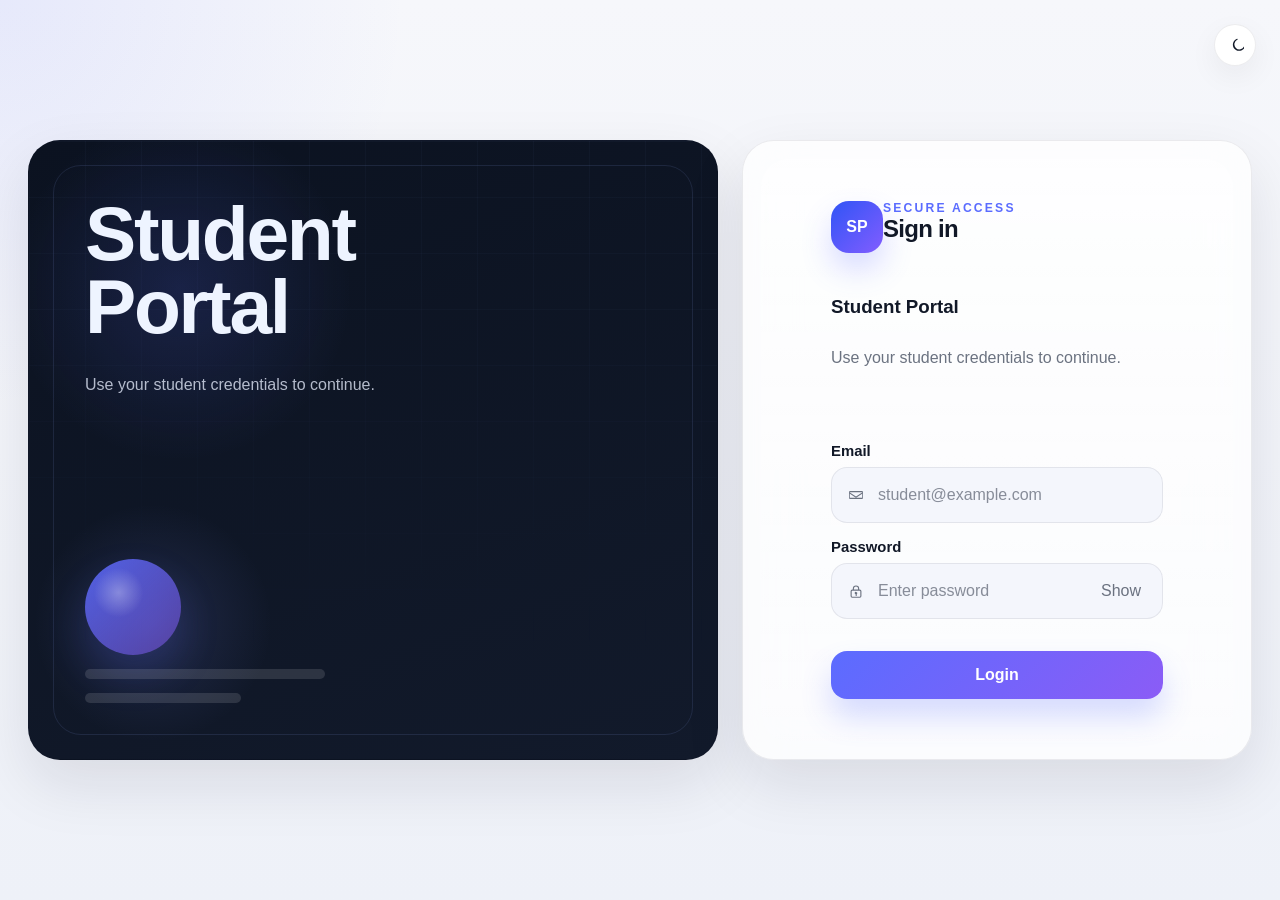
==== commit fbca76ac: "Refactored student UI components" ====
--- a/frontend/index.html
+++ b/frontend/index.html
@@ -29,10 +29,9 @@
       <section class="auth-showcase student-showcase-minimal">
         <div class="showcase-grid"></div>
         <div class="showcase-content">
-          <p class="eyebrow">Student Workspace</p>
           <h1>Student Portal</h1>
           <p class="hero-copy">
-            Sign in to manage your projects, track approvals, and access your student workspace.
+            Use your student credentials to continue.
           </p>
           <div class="minimal-illustration" aria-hidden="true">
             <span class="minimal-orb"></span>
@@ -105,7 +104,6 @@
             </label>
 
             <div class="auth-meta">
-              <a href="/faculty-login" class="text-link text-link-subtle">Faculty access</a>
             </div>
 
             <button type="submit" class="primary-button auth-submit">Login</button>
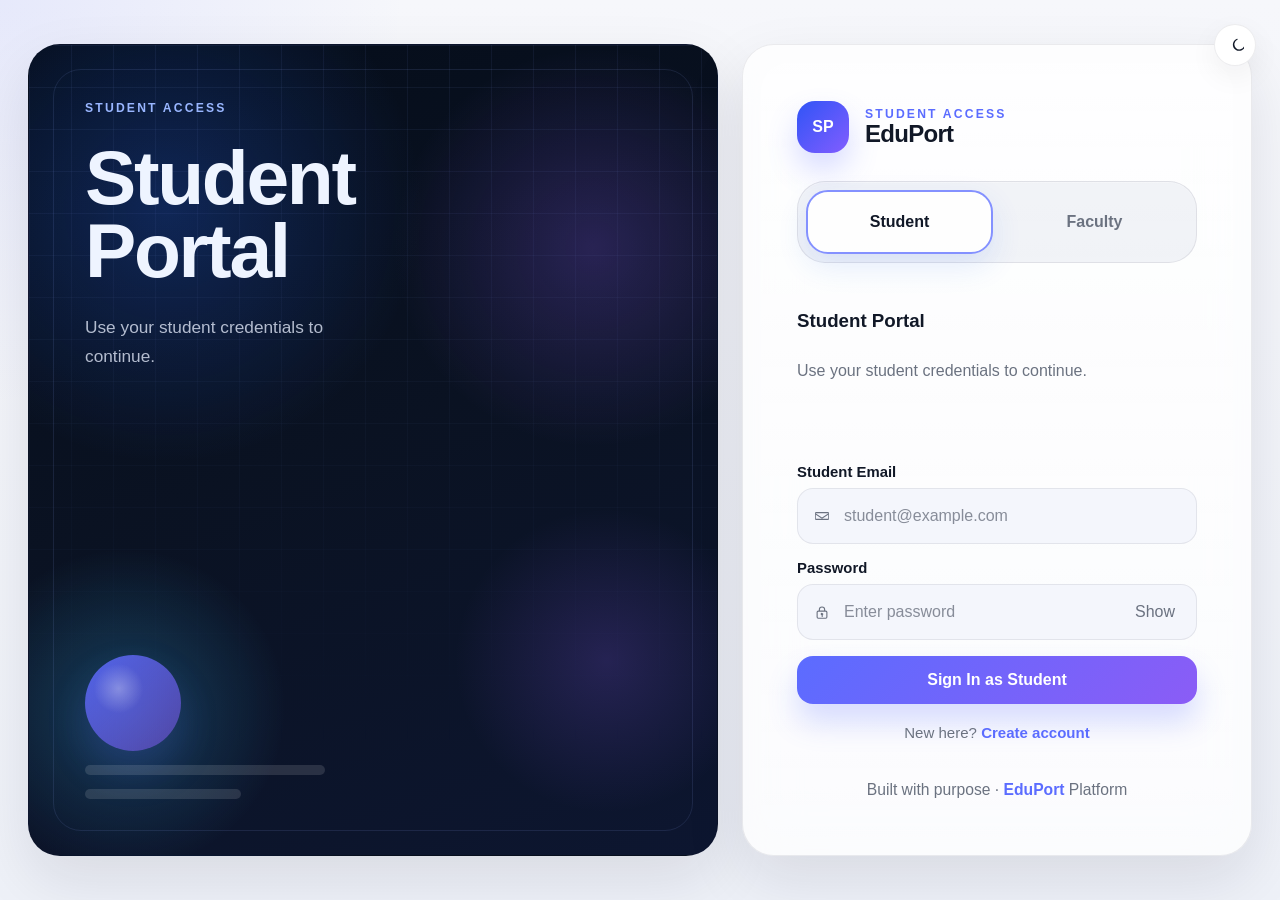
==== commit a93c7f1f: "update" ====
--- a/frontend/index.html
+++ b/frontend/index.html
@@ -1,4 +1,4 @@
-<!-- Purpose: Provides the student login and registration interface. -->
+<!-- Purpose: Provides the combined student and faculty authentication interface. -->
 <!DOCTYPE html>
 <html lang="en">
   <head>
@@ -7,7 +7,7 @@
     <title>Student Portfolio Platform</title>
     <link rel="stylesheet" href="/frontend/css/style.css" />
   </head>
-  <body class="auth-body">
+  <body class="auth-body" data-auth-default="student">
     <button class="theme-fab theme-icon-button" type="button" data-theme-toggle aria-label="Switch theme">
       <span class="theme-icon theme-icon-sun" aria-hidden="true">
         <svg viewBox="0 0 24 24" focusable="false">
@@ -25,12 +25,13 @@
       </span>
     </button>
 
-    <main class="auth-shell auth-shell-split">
-      <section class="auth-showcase student-showcase-minimal">
+    <main class="auth-shell auth-shell-split auth-shell-unified">
+      <section class="auth-showcase auth-showcase-unified">
         <div class="showcase-grid"></div>
         <div class="showcase-content">
-          <h1>Student Portal</h1>
-          <p class="hero-copy">
+          <p id="auth-eyebrow" class="eyebrow">Student Access</p>
+          <h1 id="auth-hero-title">Student Portal</h1>
+          <p id="auth-hero-copy" class="hero-copy">
             Use your student credentials to continue.
           </p>
           <div class="minimal-illustration" aria-hidden="true">
@@ -41,28 +42,97 @@
         </div>
       </section>
 
-      <section class="auth-panel auth-panel-minimal">
-        <div class="auth-panel-inner auth-panel-inner-minimal">
+      <section class="auth-panel auth-panel-minimal auth-panel-unified">
+        <div class="auth-panel-inner auth-panel-inner-minimal auth-panel-inner-unified">
           <div class="auth-brand">
-            <span class="brand-badge">SP</span>
+            <span id="auth-brand-badge" class="brand-badge">SP</span>
             <div>
-              <p class="auth-kicker">Secure Access</p>
-              <h2>Sign in</h2>
+              <p id="auth-kicker" class="auth-kicker">Student Access</p>
+              <h2>EduPort</h2>
             </div>
+          </div>
+
+          <div class="role-switch" role="tablist" aria-label="Portal roles">
+            <button type="button" class="role-option active" data-role-switch="student">Student</button>
+            <button type="button" class="role-option" data-role-switch="faculty">Faculty</button>
           </div>
 
           <div class="auth-intro">
             <h3 id="auth-title">Student Portal</h3>
-            <p id="auth-subtitle">
-              Use your student credentials to continue.
-            </p>
+            <p id="auth-subtitle">Use your student credentials to continue.</p>
           </div>
 
           <div id="auth-message" class="message" aria-live="polite"></div>
 
           <form id="login-form" class="auth-form">
             <label class="field">
-              <span>Email</span>
+              <span id="auth-email-label">Student Email</span>
+              <div class="input-shell">
+                <span class="input-icon" aria-hidden="true">
+                  <svg viewBox="0 0 24 24" focusable="false">
+                    <path
+                      d="M4 6.75h16A1.25 1.25 0 0 1 21.25 8v8A1.25 1.25 0 0 1 20 17.25H4A1.25 1.25 0 0 1 2.75 16V8A1.25 1.25 0 0 1 4 6.75Zm0 1.5a.2.2 0 0 0-.2.2v.14l8.2 5.25 8.2-5.25v-.14a.2.2 0 0 0-.2-.2H4Zm16 7.5a.2.2 0 0 0 .2-.2v-5.18l-7.53 4.82a1.25 1.25 0 0 1-1.34 0L3.8 10.37v5.18a.2.2 0 0 0 .2.2h16Z"
+                    />
+                  </svg>
+                </span>
+                <input id="auth-email-input" type="email" name="email" placeholder="student@example.com" required />
+              </div>
+            </label>
+
+            <label class="field">
+              <span id="auth-password-label">Password</span>
+              <div class="input-shell">
+                <span class="input-icon" aria-hidden="true">
+                  <svg viewBox="0 0 24 24" focusable="false">
+                    <path
+                      d="M7.75 10V8.75a4.25 4.25 0 1 1 8.5 0V10h.75A2.25 2.25 0 0 1 19.25 12.25v6.5A2.25 2.25 0 0 1 17 21H7a2.25 2.25 0 0 1-2.25-2.25v-6.5A2.25 2.25 0 0 1 7 10h.75Zm1.5 0h5.5V8.75a2.75 2.75 0 0 0-5.5 0V10Zm-2.25 1.5a.75.75 0 0 0-.75.75v6.5c0 .414.336.75.75.75h10a.75.75 0 0 0 .75-.75v-6.5a.75.75 0 0 0-.75-.75H7Zm5 1.75a1.75 1.75 0 0 1 1 3.186V18a.75.75 0 0 1-1.5 0v-1.564a1.75 1.75 0 0 1 .5-3.436Z"
+                    />
+                  </svg>
+                </span>
+                <input
+                  id="auth-password-input"
+                  type="password"
+                  name="password"
+                  placeholder="Enter password"
+                  required
+                  data-password-input
+                />
+                <button
+                  class="toggle-visibility"
+                  type="button"
+                  data-password-toggle
+                  aria-label="Show password"
+                >
+                  Show
+                </button>
+              </div>
+            </label>
+
+            <button id="auth-submit-label" type="submit" class="primary-button auth-submit">Sign In as Student</button>
+
+            <p id="auth-student-switch" class="auth-switch">
+              New here?
+              <button type="button" class="text-button" data-auth-switch="register">Create account</button>
+            </p>
+          </form>
+
+          <form id="register-form" class="auth-form hidden">
+            <label class="field">
+              <span>Name</span>
+              <div class="input-shell">
+                <span class="input-icon" aria-hidden="true">
+                  <svg viewBox="0 0 24 24" focusable="false">
+                    <path
+                      d="M12 12.25a4.125 4.125 0 1 0 0-8.25 4.125 4.125 0 0 0 0 8.25Zm0 1.5c-4.555 0-8.25 2.742-8.25 6.125 0 .621.504 1.125 1.125 1.125h14.25c.621 0 1.125-.504 1.125-1.125 0-3.383-3.695-6.125-8.25-6.125Z"
+                    />
+                  </svg>
+                </span>
+                <input type="text" name="name" placeholder="Your full name" required minlength="2" />
+              </div>
+            </label>
+
+            <label class="field">
+              <span>Student Email</span>
               <div class="input-shell">
                 <span class="input-icon" aria-hidden="true">
                   <svg viewBox="0 0 24 24" focusable="false">
@@ -88,8 +158,9 @@
                 <input
                   type="password"
                   name="password"
-                  placeholder="Enter password"
+                  placeholder="Create a password"
                   required
+                  minlength="6"
                   data-password-input
                 />
                 <button
@@ -103,11 +174,15 @@
               </div>
             </label>
 
-            <div class="auth-meta">
-            </div>
+            <button id="auth-register-label" type="submit" class="primary-button auth-submit">Create Student Account</button>
 
-            <button type="submit" class="primary-button auth-submit">Login</button>
+            <p class="auth-switch">
+              Already have an account?
+              <button type="button" class="text-button" data-auth-switch="login">Login</button>
+            </p>
           </form>
+
+          <p class="auth-footnote">Built with purpose · <span>EduPort</span> Platform</p>
         </div>
       </section>
     </main>
--- a/frontend/css/style.css
+++ b/frontend/css/style.css
@@ -350,6 +350,17 @@
   display: flex;
 }
 
+.auth-brand {
+  align-items: center;
+  gap: 16px;
+}
+
+.auth-brand > div {
+  display: grid;
+  gap: 2px;
+  align-content: center;
+}
+
 .feature-tags {
   flex-wrap: wrap;
   gap: 12px;
@@ -463,6 +474,31 @@
   padding: 44px;
 }
 
+.auth-shell-unified {
+  align-items: stretch;
+}
+
+.auth-showcase-unified,
+.auth-panel-unified {
+  min-height: 760px;
+}
+
+.auth-showcase-unified .showcase-content {
+  justify-content: flex-start;
+  gap: 26px;
+}
+
+.auth-showcase-unified .hero-copy {
+  max-width: 28ch;
+  font-size: 1.08rem;
+}
+
+.auth-panel-inner-unified {
+  width: min(100%, 660px);
+  gap: 28px;
+  padding: 56px 54px;
+}
+
 .brand-badge,
 .brand-mark,
 .sidebar-avatar {
@@ -479,6 +515,7 @@
 .brand-badge {
   width: 52px;
   height: 52px;
+  flex: none;
 }
 
 .auth-kicker,
@@ -487,9 +524,66 @@
   color: var(--primary);
 }
 
+.auth-kicker {
+  line-height: 1;
+}
+
+.auth-brand h2 {
+  line-height: 1;
+}
+
 .auth-intro {
   display: grid;
   gap: 8px;
+}
+
+.role-switch {
+  display: grid;
+  grid-template-columns: repeat(2, minmax(0, 1fr));
+  gap: 8px;
+  padding: 8px;
+  border-radius: 28px;
+  background: rgba(148, 163, 184, 0.12);
+  border: 1px solid var(--border);
+  box-shadow: inset 0 1px 0 rgba(255, 255, 255, 0.25);
+}
+
+.role-option {
+  min-height: 64px;
+  border: 2px solid transparent;
+  border-radius: 22px;
+  background: transparent;
+  color: var(--muted);
+  font-size: 1rem;
+  font-weight: 800;
+  cursor: pointer;
+  transition:
+    transform 0.22s ease,
+    border-color 0.22s ease,
+    color 0.22s ease,
+    background 0.22s ease,
+    box-shadow 0.22s ease;
+}
+
+.role-option.active {
+  color: var(--text);
+  background: rgba(255, 255, 255, 0.88);
+  border-color: color-mix(in srgb, var(--primary) 75%, white);
+  box-shadow:
+    0 12px 30px rgba(37, 99, 235, 0.12),
+    inset 0 1px 0 rgba(255, 255, 255, 0.6);
+}
+
+html[data-theme='dark'] .role-switch {
+  background: rgba(255, 255, 255, 0.04);
+  box-shadow: inset 0 1px 0 rgba(255, 255, 255, 0.05);
+}
+
+html[data-theme='dark'] .role-option.active {
+  background: rgba(8, 15, 28, 0.9);
+  box-shadow:
+    0 16px 30px rgba(25, 92, 255, 0.2),
+    inset 0 1px 0 rgba(255, 255, 255, 0.06);
 }
 
 .auth-intro p,
@@ -705,9 +799,42 @@
   font-weight: 700;
 }
 
+.text-button {
+  padding: 0;
+  border: 0;
+  background: transparent;
+  color: var(--primary);
+  font: inherit;
+  font-weight: 700;
+  cursor: pointer;
+}
+
+.text-button:hover {
+  text-decoration: underline;
+}
+
 .text-link-subtle {
   font-size: 0.92rem;
   font-weight: 600;
+}
+
+.auth-switch {
+  margin: 4px 0 0;
+  color: var(--muted);
+  font-size: 0.94rem;
+  text-align: center;
+}
+
+.auth-footnote {
+  margin: 12px 0 0;
+  color: var(--muted);
+  text-align: center;
+  font-size: 0.98rem;
+}
+
+.auth-footnote span {
+  color: var(--primary);
+  font-weight: 800;
 }
 
 .message {
@@ -971,6 +1098,10 @@
   margin-bottom: 18px;
 }
 
+.panel-head h3 {
+  line-height: 1.15;
+}
+
 .panel-link {
   color: var(--primary);
   font-weight: 700;
@@ -1109,24 +1240,34 @@
 }
 
 .inline-form {
-  gap: 12px;
-  align-items: center;
+  gap: 16px;
+  align-items: stretch;
+  margin-bottom: 18px;
 }
 
 .inline-form input {
   flex: 1;
-  min-height: 48px;
+  min-height: 56px;
+  padding-inline: 18px;
+}
+
+.inline-form .primary-button {
+  min-width: 178px;
 }
 
 .tag-list {
   flex-wrap: wrap;
-  gap: 10px;
+  gap: 14px;
 }
 
 .tag {
+  min-height: 54px;
+  padding: 0 22px;
   color: var(--primary);
   background: var(--primary-soft);
   border: 1px solid transparent;
+  font-size: 1rem;
+  font-weight: 700;
 }
 
 .tag button {
@@ -1135,6 +1276,8 @@
   color: inherit;
   cursor: pointer;
   font-weight: 700;
+  font-size: 1.6rem;
+  line-height: 1;
 }
 
 .guideline-list {
@@ -1178,6 +1321,12 @@
   background: linear-gradient(180deg, var(--surface-soft), var(--surface));
 }
 
+.upload-dropzone.is-dragging {
+  border-color: color-mix(in srgb, var(--primary) 55%, white);
+  background: linear-gradient(180deg, color-mix(in srgb, var(--surface-soft) 88%, #eef2ff), var(--surface));
+  box-shadow: 0 0 0 4px color-mix(in srgb, var(--primary) 12%, transparent);
+}
+
 .upload-icon {
   width: 44px;
   height: 44px;
@@ -1193,6 +1342,49 @@
   position: absolute;
   inset: 0;
   opacity: 0;
+  cursor: pointer;
+}
+
+.upload-file-info {
+  width: min(100%, 420px);
+  display: flex;
+  align-items: center;
+  justify-content: space-between;
+  gap: 12px;
+  padding: 12px 14px;
+  border-radius: 16px;
+  background: var(--surface-strong);
+  border: 1px solid var(--border);
+  box-shadow: var(--shadow-soft);
+}
+
+.upload-file-meta {
+  min-width: 0;
+}
+
+.upload-file-meta strong,
+.upload-file-meta span {
+  display: block;
+}
+
+.upload-file-meta strong {
+  overflow: hidden;
+  text-overflow: ellipsis;
+  white-space: nowrap;
+}
+
+.upload-file-meta span {
+  margin-top: 4px;
+  color: var(--muted);
+  font-size: 0.9rem;
+}
+
+.upload-file-clear {
+  padding: 0;
+  border: 0;
+  background: transparent;
+  color: var(--primary);
+  font-weight: 700;
   cursor: pointer;
 }
 
@@ -1288,7 +1480,23 @@
 }
 
 .icon-button.danger {
+  display: inline-flex;
+  align-items: center;
+  justify-content: center;
+  min-height: 48px;
+  padding: 0 24px;
+  border-radius: 16px;
+  font-weight: 700;
   color: var(--danger);
+  background: linear-gradient(135deg, rgba(239, 68, 68, 0.14) 0%, rgba(220, 38, 38, 0.1) 100%);
+  border-color: color-mix(in srgb, var(--danger) 28%, transparent);
+}
+
+.icon-button.danger:hover {
+  color: #ffffff;
+  background: linear-gradient(135deg, #ef4444 0%, #dc2626 100%);
+  border-color: transparent;
+  box-shadow: 0 16px 28px rgba(239, 68, 68, 0.22);
 }
 
 .empty-state {
@@ -1394,6 +1602,21 @@
     padding: 28px 24px;
   }
 
+  .auth-panel-inner-unified {
+    width: 100%;
+    padding: 32px 24px;
+  }
+
+  .auth-showcase-unified,
+  .auth-panel-unified {
+    min-height: auto;
+  }
+
+  .role-option {
+    min-height: 58px;
+    font-size: 0.96rem;
+  }
+
   .auth-showcase h1 {
     max-width: none;
     font-size: clamp(2.4rem, 11vw, 3.7rem);
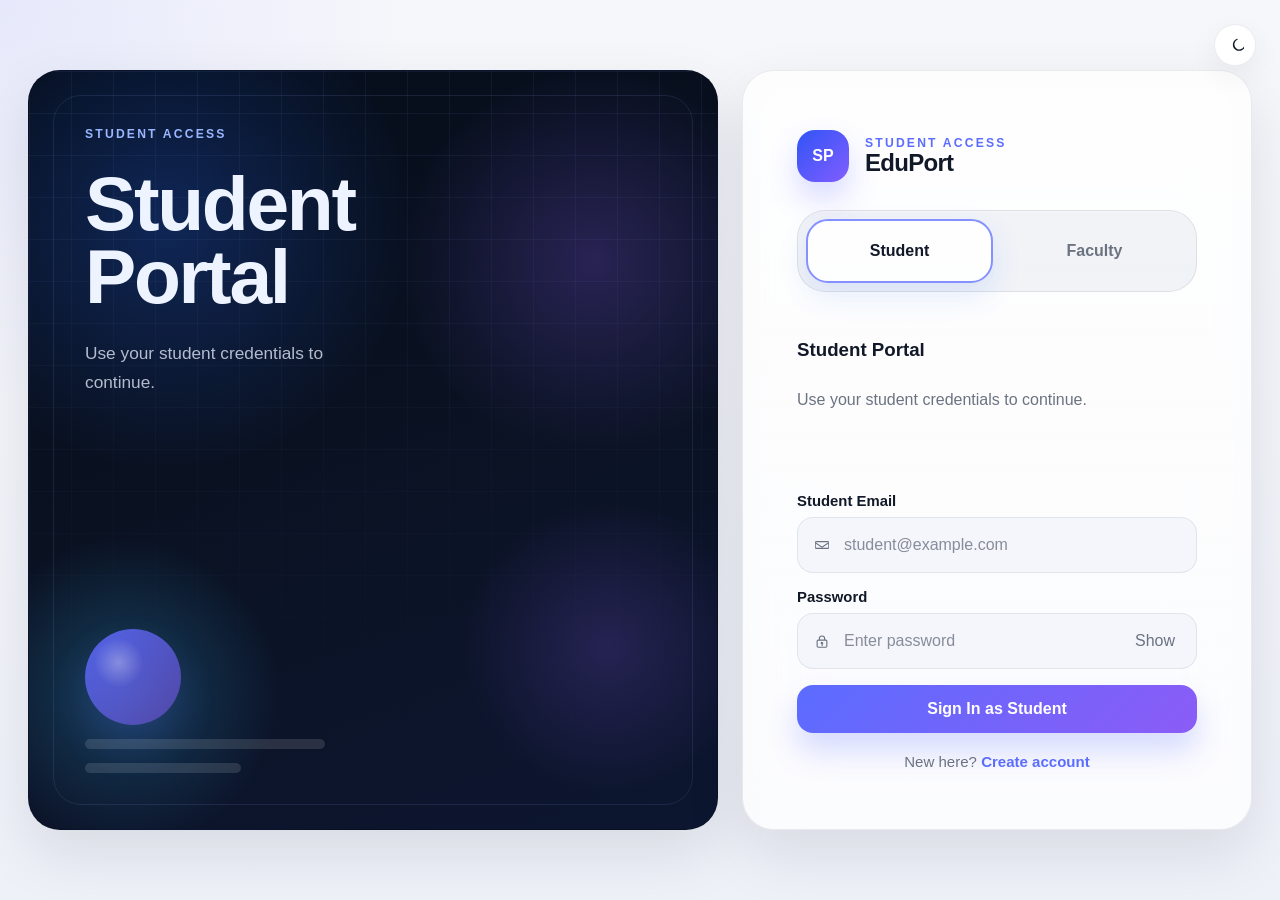
==== commit 938355d3: "backend" ====
--- a/frontend/index.html
+++ b/frontend/index.html
@@ -182,7 +182,6 @@
             </p>
           </form>
 
-          <p class="auth-footnote">Built with purpose · <span>EduPort</span> Platform</p>
         </div>
       </section>
     </main>
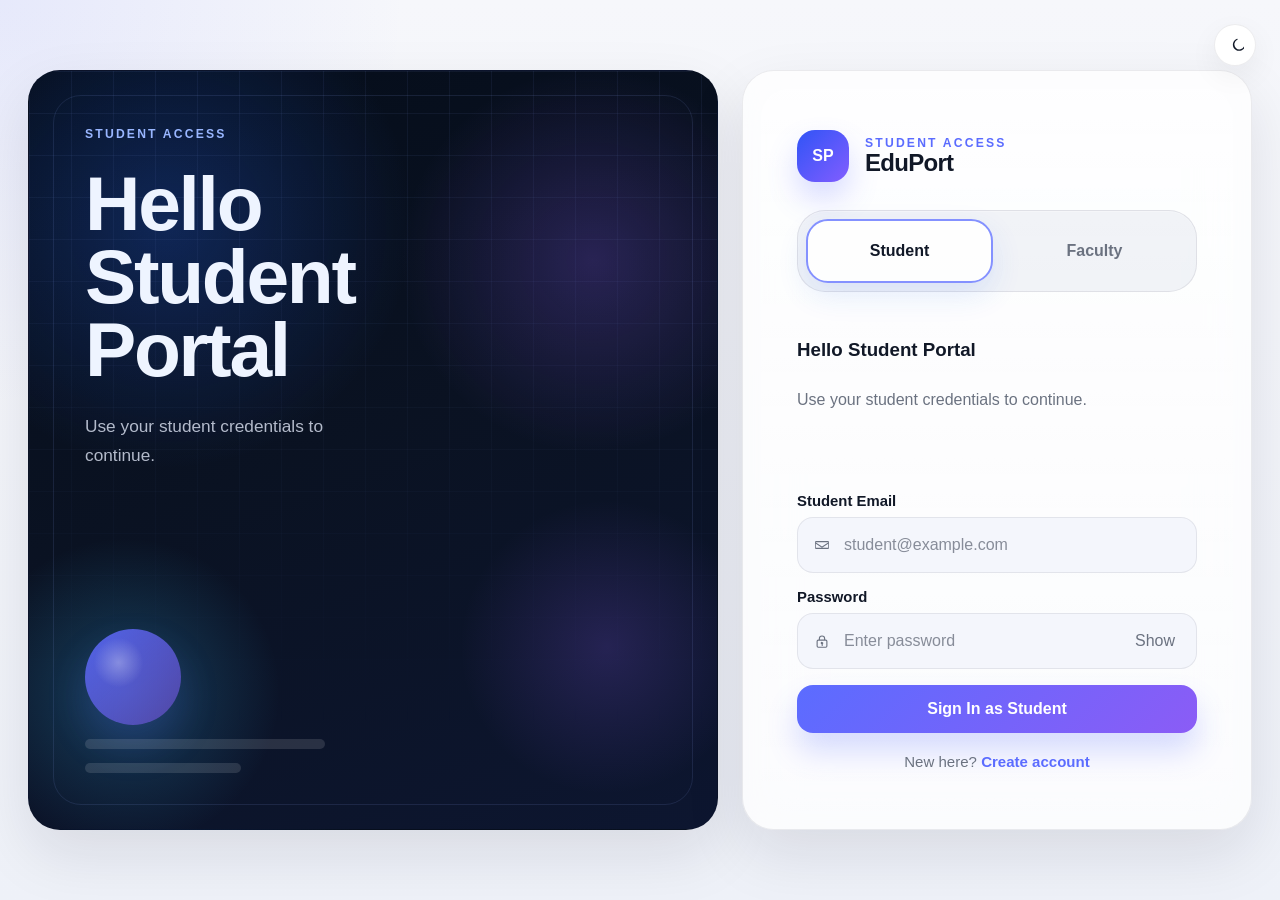
==== commit 9f081ea8: "test" ====
--- a/frontend/index.html
+++ b/frontend/index.html
@@ -30,7 +30,7 @@
         <div class="showcase-grid"></div>
         <div class="showcase-content">
           <p id="auth-eyebrow" class="eyebrow">Student Access</p>
-          <h1 id="auth-hero-title">Student Portal</h1>
+          <h1 id="auth-hero-title">Hello Student Portal</h1>
           <p id="auth-hero-copy" class="hero-copy">
             Use your student credentials to continue.
           </p>
@@ -58,7 +58,7 @@
           </div>
 
           <div class="auth-intro">
-            <h3 id="auth-title">Student Portal</h3>
+            <h3 id="auth-title">Hello Student Portal</h3>
             <p id="auth-subtitle">Use your student credentials to continue.</p>
           </div>
 
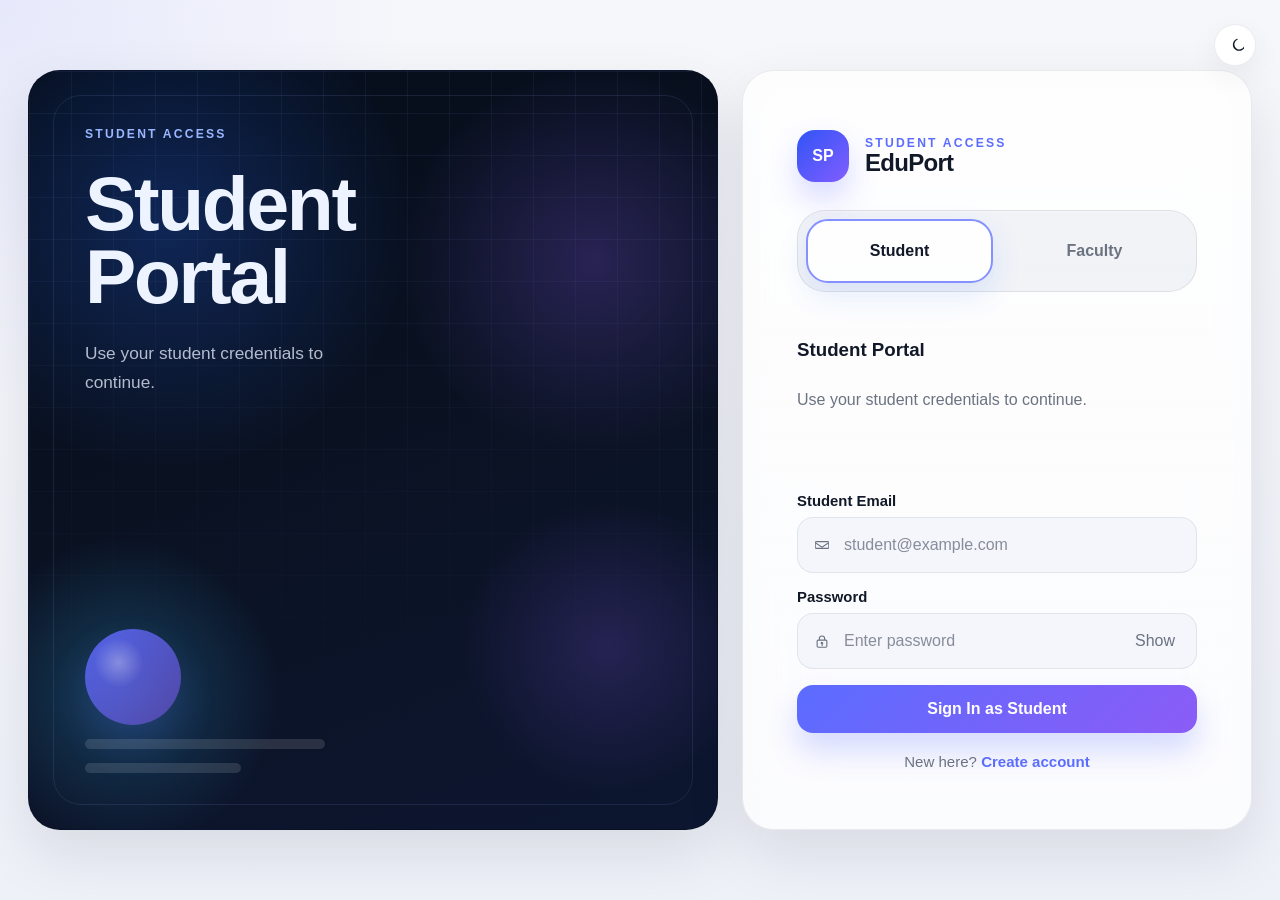
==== commit 79b84e6a: "test" ====
--- a/frontend/index.html
+++ b/frontend/index.html
@@ -30,7 +30,7 @@
         <div class="showcase-grid"></div>
         <div class="showcase-content">
           <p id="auth-eyebrow" class="eyebrow">Student Access</p>
-          <h1 id="auth-hero-title">Hello Student Portal</h1>
+          <h1 id="auth-hero-title">Student Portal</h1>
           <p id="auth-hero-copy" class="hero-copy">
             Use your student credentials to continue.
           </p>
@@ -58,7 +58,7 @@
           </div>
 
           <div class="auth-intro">
-            <h3 id="auth-title">Hello Student Portal</h3>
+            <h3 id="auth-title">Student Portal</h3>
             <p id="auth-subtitle">Use your student credentials to continue.</p>
           </div>
 
